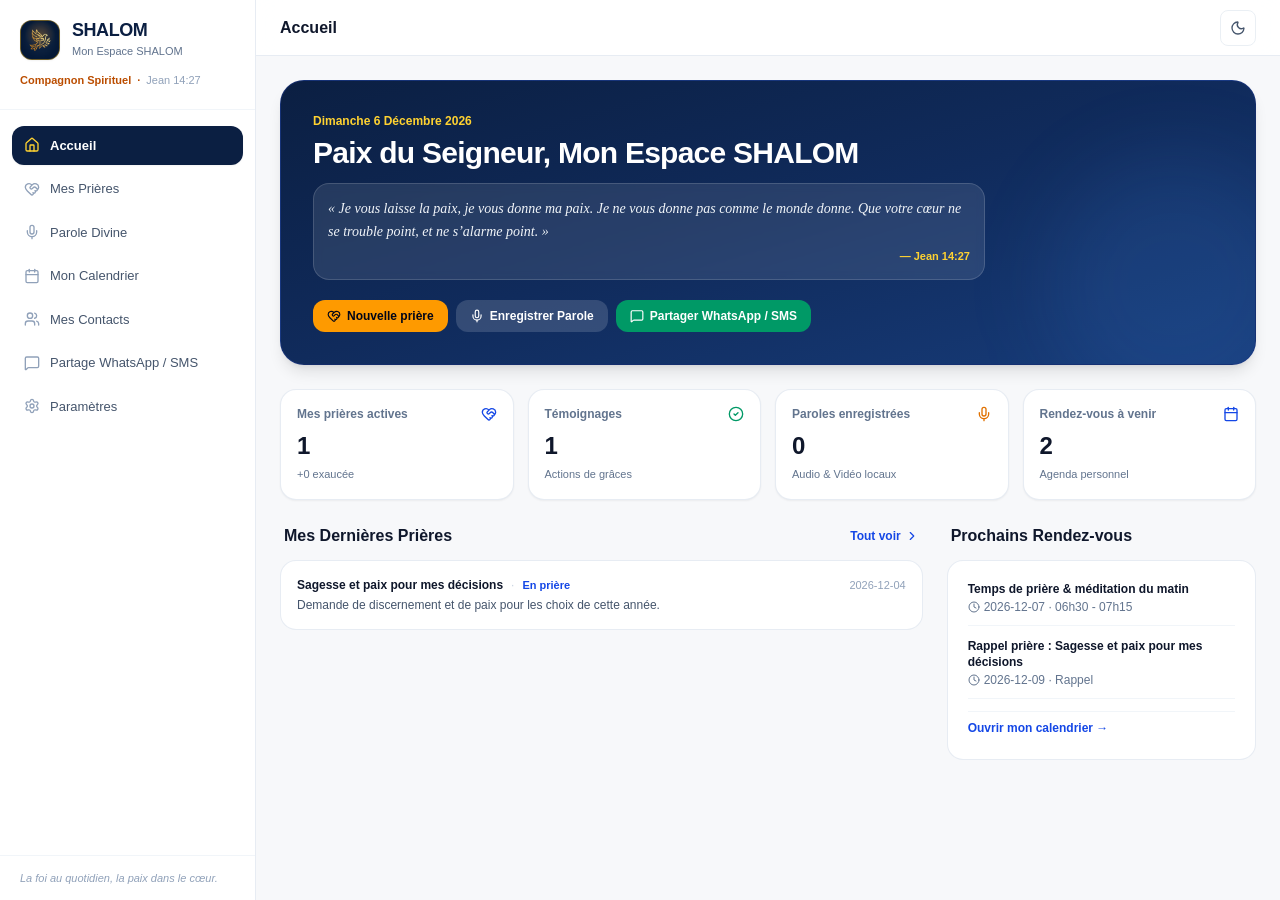
==== docs/index.html @ de5add7a "build: update Node version and project configuration Upgrade CI environment to Node 22, update build" ====
<!doctype html>
<html lang="fr">
  <head>
    <meta charset="UTF-8" />
    <meta name="viewport" content="width=device-width, initial-scale=1.0, maximum-scale=1.0, user-scalable=no, viewport-fit=cover" />
    <title>SHALOM - Plateforme Chrétienne</title>
    <meta name="description" content="La foi au quotidien, la paix dans le cœur. Compagnon chrétien personnel hors-ligne pour vos prières, témoignages, paroles audio/vidéo et rappels." />
    <meta property="og:title" content="SHALOM - Compagnon Chrétien Personnel" />
    <meta property="og:description" content="La foi au quotidien, la paix dans le cœur. Compagnon chrétien personnel hors-ligne pour vos prières, témoignages, paroles audio/vidéo et rappels." />
    <meta property="og:type" content="website" />
    <meta property="og:image" content="./shalom_logo.jpg" />
    <meta name="twitter:card" content="summary_large_image" />
    <meta name="theme-color" content="#0f2b5c" />
    <meta name="mobile-web-app-capable" content="yes" />
    <meta name="apple-mobile-web-app-capable" content="yes" />
    <meta name="apple-mobile-web-app-status-bar-style" content="black-translucent" />
    <meta name="apple-mobile-web-app-title" content="SHALOM" />
    <link rel="icon" type="image/jpeg" href="./shalom_logo.jpg" />
    <link rel="apple-touch-icon" href="./icon.png" />
    <link rel="manifest" href="./manifest.json" />
    <link rel="preconnect" href="https://fonts.googleapis.com">
    <link rel="preconnect" href="https://fonts.gstatic.com" crossorigin>
    <link href="https://fonts.googleapis.com/css2?family=Outfit:wght@400;500;600;700;800&family=Plus+Jakarta+Sans:wght@300;400;500;600;700&display=swap" rel="stylesheet">
    <script type="module" crossorigin src="./assets/index-9_bU-WAp.js"></script>
    <link rel="stylesheet" crossorigin href="./assets/index-C6w1cCDW.css">
  </head>
  <body class="bg-slate-50 dark:bg-[#070e20] text-slate-900 dark:text-slate-100 min-h-screen antialiased">
    <div id="root"></div>
  </body>
</html>
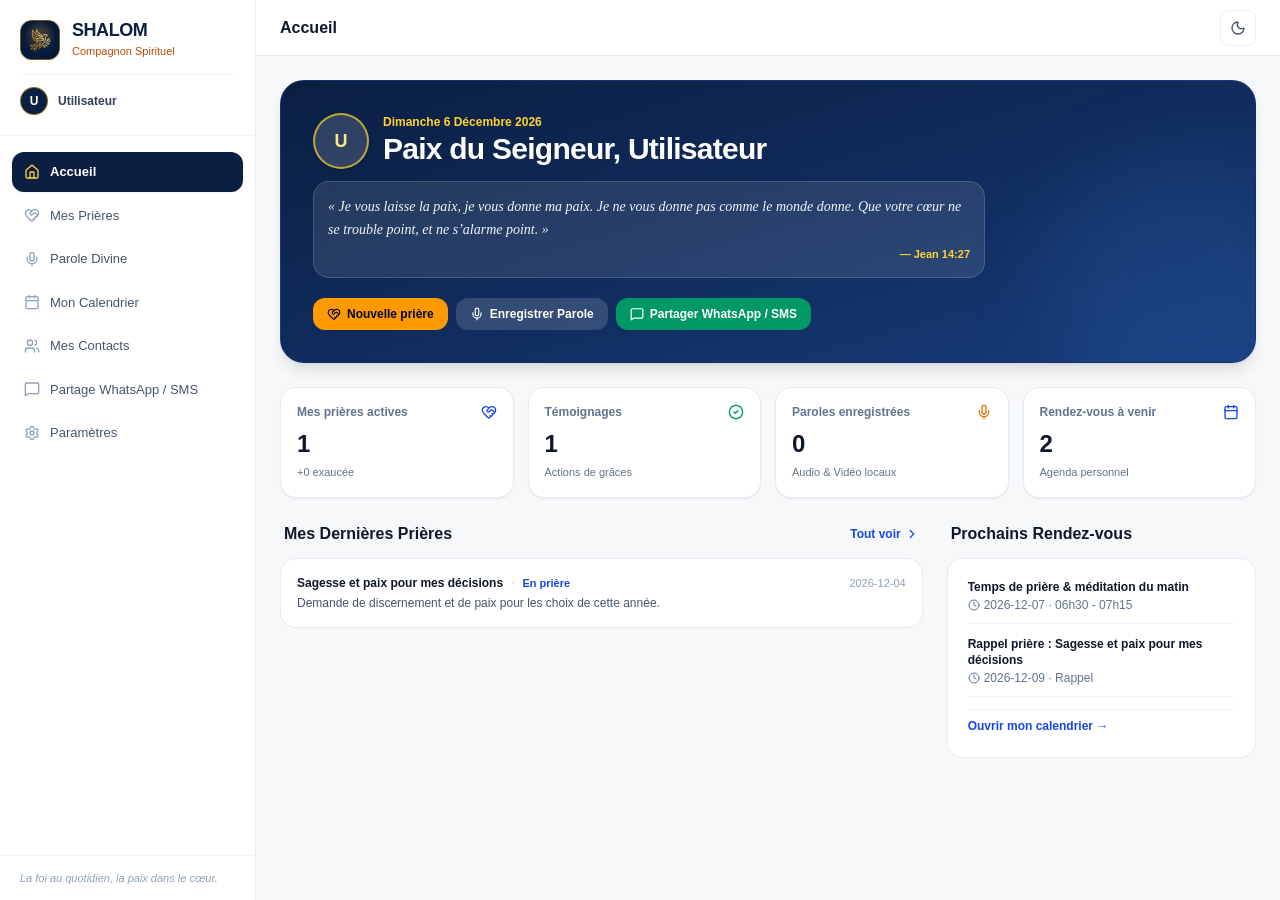
==== commit 8a00df06: "feat: enhance user profile, UI navigation, and media - Add avatar support to UserProfile and Sidebar" ====
--- a/docs/index.html
+++ b/docs/index.html
@@ -21,8 +21,8 @@
     <link rel="preconnect" href="https://fonts.googleapis.com">
     <link rel="preconnect" href="https://fonts.gstatic.com" crossorigin>
     <link href="https://fonts.googleapis.com/css2?family=Outfit:wght@400;500;600;700;800&family=Plus+Jakarta+Sans:wght@300;400;500;600;700&display=swap" rel="stylesheet">
-    <script type="module" crossorigin src="./assets/index-9_bU-WAp.js"></script>
-    <link rel="stylesheet" crossorigin href="./assets/index-C6w1cCDW.css">
+    <script type="module" crossorigin src="./assets/index-DF-LgXXj.js"></script>
+    <link rel="stylesheet" crossorigin href="./assets/index-C2-rQ7E6.css">
   </head>
   <body class="bg-slate-50 dark:bg-[#070e20] text-slate-900 dark:text-slate-100 min-h-screen antialiased">
     <div id="root"></div>
